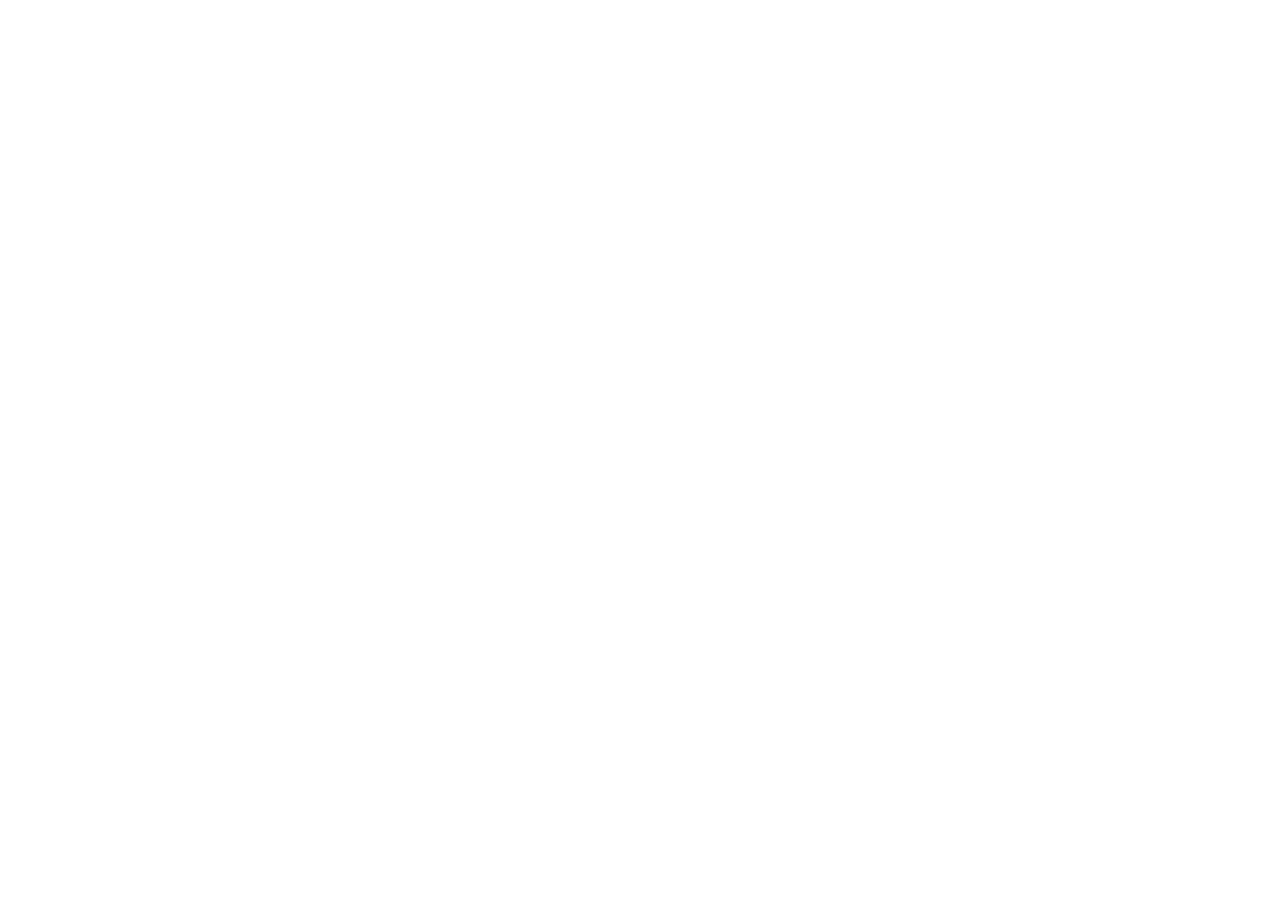
==== index.html @ e001f727 "初始化项目列表" ====
<!DOCTYPE html>
<html lang="en">

<head>
    <meta charset="UTF-8">
    <meta http-equiv="X-UA-Compatible" content="IE=edge">
    <meta name="viewport" content="width=device-width, initial-scale=1.0">
    <title>Document</title>
</head>

<body>

</body>

</html>
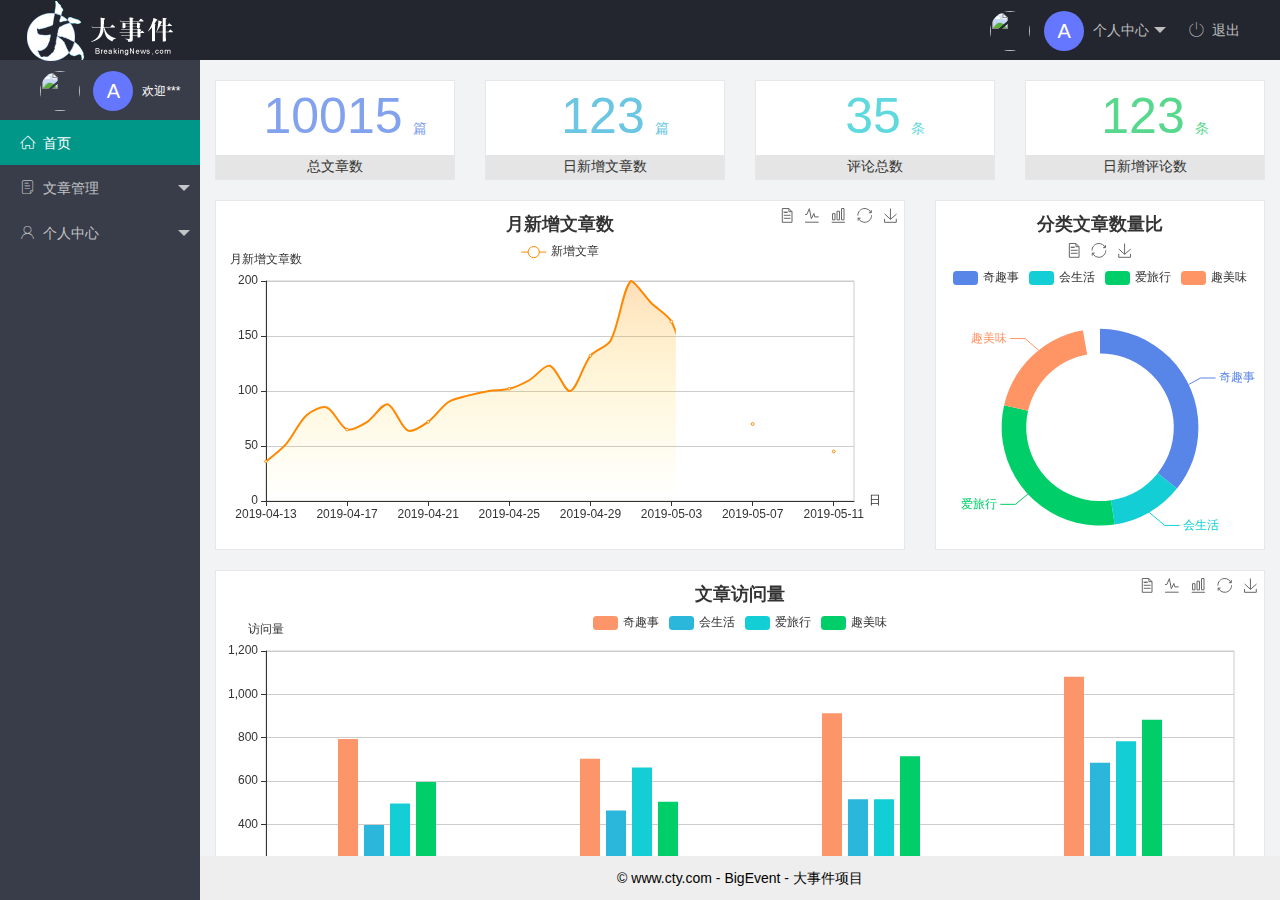
==== commit a48942f4: "完成首页的相关开发" ====
--- a/index.html
+++ b/index.html
@@ -5,11 +5,86 @@
     <meta charset="UTF-8">
     <meta http-equiv="X-UA-Compatible" content="IE=edge">
     <meta name="viewport" content="width=device-width, initial-scale=1.0">
-    <title>Document</title>
+    <title>后台主页</title>
+    <link rel="stylesheet" href="/assets/fonts/iconfont.css">
+    <link rel="stylesheet" href="./assets/lib/layui/css/layui.css">
+    <link rel="stylesheet" href="./assets/css/index.css">
 </head>
 
-<body>
+<body class="layui-layout-body">
+    <div class="layui-layout layui-layout-admin">
+        <div class="layui-header">
+            <div class="layui-logo">
+                <img src="/assets/images/logo.png" alt="">
+            </div>
+            <!-- 头部区域（可配合layui已有的水平导航） -->
+            <ul class="layui-nav layui-layout-right">
+                <li class="layui-nav-item">
+                    <a href="javascript:;">
+                        <img src="http://t.cn/RCzsdCq" class="layui-nav-img">
+                        <span class="header">A</span>
+                        个人中心
+                    </a>
+                    <dl class="layui-nav-child">
+                        <dd><a href="javascript:;">基本资料</a></dd>
+                        <dd><a href="javascript:;">更换头像</a></dd>
+                        <dd><a href="javascript:;">重置密码</a></dd>
+                    </dl>
+                </li>
+                <li class="layui-nav-item">
+                    <a href="javascript:;" id="getout"><span class="iconfont icon-tuichu"></span>退出</a>
+                </li>
+            </ul>
+        </div>
 
+        <div class="layui-side layui-bg-black">
+            <div class="layui-side-scroll">
+                <div class="header_title">
+                    <img src="http://t.cn/RCzsdCq" class="layui-nav-img">
+                    <span class="header">A</span>
+                    <span id="wc_name">欢迎***</span>
+                </div>
+                <!-- 左侧导航区域（可配合layui已有的垂直导航） -->
+                <ul class="layui-nav layui-nav-tree" lay-filter="test" lay-shrink="all">
+                    <li class="layui-nav-item layui-nav-itemed layui-this">
+                        <a href="/home/dashboard.html" target="fm"><span class="iconfont icon-home"></span>首页</a>
+                    </li>
+                    <li class="layui-nav-item">
+                        <a class="" href="javascript:;"><span class="iconfont icon-16"></span>文章管理</a>
+                        <dl class="layui-nav-child">
+                            <dd><a href="javascript:;"><i class="layui-icon layui-icon-template-1"></i>文章类别</a></dd>
+                            <dd><a href="javascript:;"><i class="layui-icon layui-icon-template-1"></i>文章列表</a></dd>
+                            <dd><a href="javascript:;"><i class="layui-icon layui-icon-template-1"></i>发表文章</a></dd>
+                        </dl>
+                    </li>
+                    <li class="layui-nav-item">
+                        <a href="javascript:;"><span class="iconfont icon-user"></span>个人中心</a>
+                        <dl class="layui-nav-child">
+                            <dd><a href="javascript:;"><i class="layui-icon layui-icon-template-1"></i>基本资料</a></dd>
+                            <dd><a href="javascript:;"><i class="layui-icon layui-icon-template-1"></i>更换头像</a></dd>
+                            <dd><a href="javascript:;"><i class="layui-icon layui-icon-template-1"></i>重置密码</a></dd>
+                        </dl>
+                    </li>
+                </ul>
+            </div>
+        </div>
+
+        <div class="layui-body">
+            <!-- 内容主体区域 -->
+            <iframe src="home/dashboard.html" frameborder="0" name="fm"></iframe>
+        </div>
+
+        <div class="layui-footer">
+            <!-- 底部固定区域 -->
+            © www.cty.com - BigEvent - 大事件项目
+        </div>
+    </div>
+
+    <!-- 脚本引入区 -->
+    <script src="/assets/lib/layui/layui.all.js"></script>
+    <script src="/assets/lib/jquery.js"></script>
+    <script src="/assets/js/base_API.js"></script>
+    <script src="/assets/js/index.js"></script>
 </body>
 
 </html>--- a/assets/fonts/iconfont.css
+++ b/assets/fonts/iconfont.css
@@ -0,0 +1,37 @@
+@font-face {font-family: "iconfont";
+  src: url('iconfont.eot?t=1576139966484'); /* IE9 */
+  src: url('iconfont.eot?t=1576139966484#iefix') format('embedded-opentype'), /* IE6-IE8 */
+  url('[data-uri]') format('woff2'),
+  url('iconfont.woff?t=1576139966484') format('woff'),
+  url('iconfont.ttf?t=1576139966484') format('truetype'), /* chrome, firefox, opera, Safari, Android, iOS 4.2+ */
+  url('iconfont.svg?t=1576139966484#iconfont') format('svg'); /* iOS 4.1- */
+}
+
+.iconfont {
+  font-family: "iconfont" !important;
+  font-size: 16px;
+  font-style: normal;
+  -webkit-font-smoothing: antialiased;
+  -moz-osx-font-smoothing: grayscale;
+}
+
+.icon-home:before {
+  content: "\e6a9";
+}
+
+.icon-user:before {
+  content: "\e614";
+}
+
+.icon-pinglun:before {
+  content: "\e616";
+}
+
+.icon-tuichu:before {
+  content: "\e865";
+}
+
+.icon-16:before {
+  content: "\e615";
+}
+
--- a/assets/lib/layui/css/layui.css
+++ b/assets/lib/layui/css/layui.css
@@ -0,0 +1,2 @@
+/** layui-v2.5.5 MIT License By https://www.layui.com */
+ .layui-inline,img{display:inline-block;vertical-align:middle}h1,h2,h3,h4,h5,h6{font-weight:400}.layui-edge,.layui-header,.layui-inline,.layui-main{position:relative}.layui-body,.layui-edge,.layui-elip{overflow:hidden}.layui-btn,.layui-edge,.layui-inline,img{vertical-align:middle}.layui-btn,.layui-disabled,.layui-icon,.layui-unselect{-moz-user-select:none;-webkit-user-select:none;-ms-user-select:none}.layui-elip,.layui-form-checkbox span,.layui-form-pane .layui-form-label{text-overflow:ellipsis;white-space:nowrap}.layui-breadcrumb,.layui-tree-btnGroup{visibility:hidden}blockquote,body,button,dd,div,dl,dt,form,h1,h2,h3,h4,h5,h6,input,li,ol,p,pre,td,textarea,th,ul{margin:0;padding:0;-webkit-tap-highlight-color:rgba(0,0,0,0)}a:active,a:hover{outline:0}img{border:none}li{list-style:none}table{border-collapse:collapse;border-spacing:0}h4,h5,h6{font-size:100%}button,input,optgroup,option,select,textarea{font-family:inherit;font-size:inherit;font-style:inherit;font-weight:inherit;outline:0}pre{white-space:pre-wrap;white-space:-moz-pre-wrap;white-space:-pre-wrap;white-space:-o-pre-wrap;word-wrap:break-word}body{line-height:24px;font:14px Helvetica Neue,Helvetica,PingFang SC,Tahoma,Arial,sans-serif}hr{height:1px;margin:10px 0;border:0;clear:both}a{color:#333;text-decoration:none}a:hover{color:#777}a cite{font-style:normal;*cursor:pointer}.layui-border-box,.layui-border-box *{box-sizing:border-box}.layui-box,.layui-box *{box-sizing:content-box}.layui-clear{clear:both;*zoom:1}.layui-clear:after{content:'\20';clear:both;*zoom:1;display:block;height:0}.layui-inline{*display:inline;*zoom:1}.layui-edge{display:inline-block;width:0;height:0;border-width:6px;border-style:dashed;border-color:transparent}.layui-edge-top{top:-4px;border-bottom-color:#999;border-bottom-style:solid}.layui-edge-right{border-left-color:#999;border-left-style:solid}.layui-edge-bottom{top:2px;border-top-color:#999;border-top-style:solid}.layui-edge-left{border-right-color:#999;border-right-style:solid}.layui-disabled,.layui-disabled:hover{color:#d2d2d2!important;cursor:not-allowed!important}.layui-circle{border-radius:100%}.layui-show{display:block!important}.layui-hide{display:none!important}@font-face{font-family:layui-icon;src:url(../font/iconfont.eot?v=250);src:url(../font/iconfont.eot?v=250#iefix) format('embedded-opentype'),url(../font/iconfont.woff2?v=250) format('woff2'),url(../font/iconfont.woff?v=250) format('woff'),url(../font/iconfont.ttf?v=250) format('truetype'),url(../font/iconfont.svg?v=250#layui-icon) format('svg')}.layui-icon{font-family:layui-icon!important;font-size:16px;font-style:normal;-webkit-font-smoothing:antialiased;-moz-osx-font-smoothing:grayscale}.layui-icon-reply-fill:before{content:"\e611"}.layui-icon-set-fill:before{content:"\e614"}.layui-icon-menu-fill:before{content:"\e60f"}.layui-icon-search:before{content:"\e615"}.layui-icon-share:before{content:"\e641"}.layui-icon-set-sm:before{content:"\e620"}.layui-icon-engine:before{content:"\e628"}.layui-icon-close:before{content:"\1006"}.layui-icon-close-fill:before{content:"\1007"}.layui-icon-chart-screen:before{content:"\e629"}.layui-icon-star:before{content:"\e600"}.layui-icon-circle-dot:before{content:"\e617"}.layui-icon-chat:before{content:"\e606"}.layui-icon-release:before{content:"\e609"}.layui-icon-list:before{content:"\e60a"}.layui-icon-chart:before{content:"\e62c"}.layui-icon-ok-circle:before{content:"\1005"}.layui-icon-layim-theme:before{content:"\e61b"}.layui-icon-table:before{content:"\e62d"}.layui-icon-right:before{content:"\e602"}.layui-icon-left:before{content:"\e603"}.layui-icon-cart-simple:before{content:"\e698"}.layui-icon-face-cry:before{content:"\e69c"}.layui-icon-face-smile:before{content:"\e6af"}.layui-icon-survey:before{content:"\e6b2"}.layui-icon-tree:before{content:"\e62e"}.layui-icon-upload-circle:before{content:"\e62f"}.layui-icon-add-circle:before{content:"\e61f"}.layui-icon-download-circle:before{content:"\e601"}.layui-icon-templeate-1:before{content:"\e630"}.layui-icon-util:before{content:"\e631"}.layui-icon-face-surprised:before{content:"\e664"}.layui-icon-edit:before{content:"\e642"}.layui-icon-speaker:before{content:"\e645"}.layui-icon-down:before{content:"\e61a"}.layui-icon-file:before{content:"\e621"}.layui-icon-layouts:before{content:"\e632"}.layui-icon-rate-half:before{content:"\e6c9"}.layui-icon-add-circle-fine:before{content:"\e608"}.layui-icon-prev-circle:before{content:"\e633"}.layui-icon-read:before{content:"\e705"}.layui-icon-404:before{content:"\e61c"}.layui-icon-carousel:before{content:"\e634"}.layui-icon-help:before{content:"\e607"}.layui-icon-code-circle:before{content:"\e635"}.layui-icon-water:before{content:"\e636"}.layui-icon-username:before{content:"\e66f"}.layui-icon-find-fill:before{content:"\e670"}.layui-icon-about:before{content:"\e60b"}.layui-icon-location:before{content:"\e715"}.layui-icon-up:before{content:"\e619"}.layui-icon-pause:before{content:"\e651"}.layui-icon-date:before{content:"\e637"}.layui-icon-layim-uploadfile:before{content:"\e61d"}.layui-icon-delete:before{content:"\e640"}.layui-icon-play:before{content:"\e652"}.layui-icon-top:before{content:"\e604"}.layui-icon-friends:before{content:"\e612"}.layui-icon-refresh-3:before{content:"\e9aa"}.layui-icon-ok:before{content:"\e605"}.layui-icon-layer:before{content:"\e638"}.layui-icon-face-smile-fine:before{content:"\e60c"}.layui-icon-dollar:before{content:"\e659"}.layui-icon-group:before{content:"\e613"}.layui-icon-layim-download:before{content:"\e61e"}.layui-icon-picture-fine:before{content:"\e60d"}.layui-icon-link:before{content:"\e64c"}.layui-icon-diamond:before{content:"\e735"}.layui-icon-log:before{content:"\e60e"}.layui-icon-rate-solid:before{content:"\e67a"}.layui-icon-fonts-del:before{content:"\e64f"}.layui-icon-unlink:before{content:"\e64d"}.layui-icon-fonts-clear:before{content:"\e639"}.layui-icon-triangle-r:before{content:"\e623"}.layui-icon-circle:before{content:"\e63f"}.layui-icon-radio:before{content:"\e643"}.layui-icon-align-center:before{content:"\e647"}.layui-icon-align-right:before{content:"\e648"}.layui-icon-align-left:before{content:"\e649"}.layui-icon-loading-1:before{content:"\e63e"}.layui-icon-return:before{content:"\e65c"}.layui-icon-fonts-strong:before{content:"\e62b"}.layui-icon-upload:before{content:"\e67c"}.layui-icon-dialogue:before{content:"\e63a"}.layui-icon-video:before{content:"\e6ed"}.layui-icon-headset:before{content:"\e6fc"}.layui-icon-cellphone-fine:before{content:"\e63b"}.layui-icon-add-1:before{content:"\e654"}.layui-icon-face-smile-b:before{content:"\e650"}.layui-icon-fonts-html:before{content:"\e64b"}.layui-icon-form:before{content:"\e63c"}.layui-icon-cart:before{content:"\e657"}.layui-icon-camera-fill:before{content:"\e65d"}.layui-icon-tabs:before{content:"\e62a"}.layui-icon-fonts-code:before{content:"\e64e"}.layui-icon-fire:before{content:"\e756"}.layui-icon-set:before{content:"\e716"}.layui-icon-fonts-u:before{content:"\e646"}.layui-icon-triangle-d:before{content:"\e625"}.layui-icon-tips:before{content:"\e702"}.layui-icon-picture:before{content:"\e64a"}.layui-icon-more-vertical:before{content:"\e671"}.layui-icon-flag:before{content:"\e66c"}.layui-icon-loading:before{content:"\e63d"}.layui-icon-fonts-i:before{content:"\e644"}.layui-icon-refresh-1:before{content:"\e666"}.layui-icon-rmb:before{content:"\e65e"}.layui-icon-home:before{content:"\e68e"}.layui-icon-user:before{content:"\e770"}.layui-icon-notice:before{content:"\e667"}.layui-icon-login-weibo:before{content:"\e675"}.layui-icon-voice:before{content:"\e688"}.layui-icon-upload-drag:before{content:"\e681"}.layui-icon-login-qq:before{content:"\e676"}.layui-icon-snowflake:before{content:"\e6b1"}.layui-icon-file-b:before{content:"\e655"}.layui-icon-template:before{content:"\e663"}.layui-icon-auz:before{content:"\e672"}.layui-icon-console:before{content:"\e665"}.layui-icon-app:before{content:"\e653"}.layui-icon-prev:before{content:"\e65a"}.layui-icon-website:before{content:"\e7ae"}.layui-icon-next:before{content:"\e65b"}.layui-icon-component:before{content:"\e857"}.layui-icon-more:before{content:"\e65f"}.layui-icon-login-wechat:before{content:"\e677"}.layui-icon-shrink-right:before{content:"\e668"}.layui-icon-spread-left:before{content:"\e66b"}.layui-icon-camera:before{content:"\e660"}.layui-icon-note:before{content:"\e66e"}.layui-icon-refresh:before{content:"\e669"}.layui-icon-female:before{content:"\e661"}.layui-icon-male:before{content:"\e662"}.layui-icon-password:before{content:"\e673"}.layui-icon-senior:before{content:"\e674"}.layui-icon-theme:before{content:"\e66a"}.layui-icon-tread:before{content:"\e6c5"}.layui-icon-praise:before{content:"\e6c6"}.layui-icon-star-fill:before{content:"\e658"}.layui-icon-rate:before{content:"\e67b"}.layui-icon-template-1:before{content:"\e656"}.layui-icon-vercode:before{content:"\e679"}.layui-icon-cellphone:before{content:"\e678"}.layui-icon-screen-full:before{content:"\e622"}.layui-icon-screen-restore:before{content:"\e758"}.layui-icon-cols:before{content:"\e610"}.layui-icon-export:before{content:"\e67d"}.layui-icon-print:before{content:"\e66d"}.layui-icon-slider:before{content:"\e714"}.layui-icon-addition:before{content:"\e624"}.layui-icon-subtraction:before{content:"\e67e"}.layui-icon-service:before{content:"\e626"}.layui-icon-transfer:before{content:"\e691"}.layui-main{width:1140px;margin:0 auto}.layui-header{z-index:1000;height:60px}.layui-header a:hover{transition:all .5s;-webkit-transition:all .5s}.layui-side{position:fixed;left:0;top:0;bottom:0;z-index:999;width:200px;overflow-x:hidden}.layui-side-scroll{position:relative;width:220px;height:100%;overflow-x:hidden}.layui-body{position:absolute;left:200px;right:0;top:0;bottom:0;z-index:998;width:auto;overflow-y:auto;box-sizing:border-box}.layui-layout-body{overflow:hidden}.layui-layout-admin .layui-header{background-color:#23262E}.layui-layout-admin .layui-side{top:60px;width:200px;overflow-x:hidden}.layui-layout-admin .layui-body{position:fixed;top:60px;bottom:44px}.layui-layout-admin .layui-main{width:auto;margin:0 15px}.layui-layout-admin .layui-footer{position:fixed;left:200px;right:0;bottom:0;height:44px;line-height:44px;padding:0 15px;background-color:#eee}.layui-layout-admin .layui-logo{position:absolute;left:0;top:0;width:200px;height:100%;line-height:60px;text-align:center;color:#009688;font-size:16px}.layui-layout-admin .layui-header .layui-nav{background:0 0}.layui-layout-left{position:absolute!important;left:200px;top:0}.layui-layout-right{position:absolute!important;right:0;top:0}.layui-container{position:relative;margin:0 auto;padding:0 15px;box-sizing:border-box}.layui-fluid{position:relative;margin:0 auto;padding:0 15px}.layui-row:after,.layui-row:before{content:'';display:block;clear:both}.layui-col-lg1,.layui-col-lg10,.layui-col-lg11,.layui-col-lg12,.layui-col-lg2,.layui-col-lg3,.layui-col-lg4,.layui-col-lg5,.layui-col-lg6,.layui-col-lg7,.layui-col-lg8,.layui-col-lg9,.layui-col-md1,.layui-col-md10,.layui-col-md11,.layui-col-md12,.layui-col-md2,.layui-col-md3,.layui-col-md4,.layui-col-md5,.layui-col-md6,.layui-col-md7,.layui-col-md8,.layui-col-md9,.layui-col-sm1,.layui-col-sm10,.layui-col-sm11,.layui-col-sm12,.layui-col-sm2,.layui-col-sm3,.layui-col-sm4,.layui-col-sm5,.layui-col-sm6,.layui-col-sm7,.layui-col-sm8,.layui-col-sm9,.layui-col-xs1,.layui-col-xs10,.layui-col-xs11,.layui-col-xs12,.layui-col-xs2,.layui-col-xs3,.layui-col-xs4,.layui-col-xs5,.layui-col-xs6,.layui-col-xs7,.layui-col-xs8,.layui-col-xs9{position:relative;display:block;box-sizing:border-box}.layui-col-xs1,.layui-col-xs10,.layui-col-xs11,.layui-col-xs12,.layui-col-xs2,.layui-col-xs3,.layui-col-xs4,.layui-col-xs5,.layui-col-xs6,.layui-col-xs7,.layui-col-xs8,.layui-col-xs9{float:left}.layui-col-xs1{width:8.33333333%}.layui-col-xs2{width:16.66666667%}.layui-col-xs3{width:25%}.layui-col-xs4{width:33.33333333%}.layui-col-xs5{width:41.66666667%}.layui-col-xs6{width:50%}.layui-col-xs7{width:58.33333333%}.layui-col-xs8{width:66.66666667%}.layui-col-xs9{width:75%}.layui-col-xs10{width:83.33333333%}.layui-col-xs11{width:91.66666667%}.layui-col-xs12{width:100%}.layui-col-xs-offset1{margin-left:8.33333333%}.layui-col-xs-offset2{margin-left:16.66666667%}.layui-col-xs-offset3{margin-left:25%}.layui-col-xs-offset4{margin-left:33.33333333%}.layui-col-xs-offset5{margin-left:41.66666667%}.layui-col-xs-offset6{margin-left:50%}.layui-col-xs-offset7{margin-left:58.33333333%}.layui-col-xs-offset8{margin-left:66.66666667%}.layui-col-xs-offset9{margin-left:75%}.layui-col-xs-offset10{margin-left:83.33333333%}.layui-col-xs-offset11{margin-left:91.66666667%}.layui-col-xs-offset12{margin-left:100%}@media screen and (max-width:768px){.layui-hide-xs{display:none!important}.layui-show-xs-block{display:block!important}.layui-show-xs-inline{display:inline!important}.layui-show-xs-inline-block{display:inline-block!important}}@media screen and (min-width:768px){.layui-container{width:750px}.layui-hide-sm{display:none!important}.layui-show-sm-block{display:block!important}.layui-show-sm-inline{display:inline!important}.layui-show-sm-inline-block{display:inline-block!important}.layui-col-sm1,.layui-col-sm10,.layui-col-sm11,.layui-col-sm12,.layui-col-sm2,.layui-col-sm3,.layui-col-sm4,.layui-col-sm5,.layui-col-sm6,.layui-col-sm7,.layui-col-sm8,.layui-col-sm9{float:left}.layui-col-sm1{width:8.33333333%}.layui-col-sm2{width:16.66666667%}.layui-col-sm3{width:25%}.layui-col-sm4{width:33.33333333%}.layui-col-sm5{width:41.66666667%}.layui-col-sm6{width:50%}.layui-col-sm7{width:58.33333333%}.layui-col-sm8{width:66.66666667%}.layui-col-sm9{width:75%}.layui-col-sm10{width:83.33333333%}.layui-col-sm11{width:91.66666667%}.layui-col-sm12{width:100%}.layui-col-sm-offset1{margin-left:8.33333333%}.layui-col-sm-offset2{margin-left:16.66666667%}.layui-col-sm-offset3{margin-left:25%}.layui-col-sm-offset4{margin-left:33.33333333%}.layui-col-sm-offset5{margin-left:41.66666667%}.layui-col-sm-offset6{margin-left:50%}.layui-col-sm-offset7{margin-left:58.33333333%}.layui-col-sm-offset8{margin-left:66.66666667%}.layui-col-sm-offset9{margin-left:75%}.layui-col-sm-offset10{margin-left:83.33333333%}.layui-col-sm-offset11{margin-left:91.66666667%}.layui-col-sm-offset12{margin-left:100%}}@media screen and (min-width:992px){.layui-container{width:970px}.layui-hide-md{display:none!important}.layui-show-md-block{display:block!important}.layui-show-md-inline{display:inline!important}.layui-show-md-inline-block{display:inline-block!important}.layui-col-md1,.layui-col-md10,.layui-col-md11,.layui-col-md12,.layui-col-md2,.layui-col-md3,.layui-col-md4,.layui-col-md5,.layui-col-md6,.layui-col-md7,.layui-col-md8,.layui-col-md9{float:left}.layui-col-md1{width:8.33333333%}.layui-col-md2{width:16.66666667%}.layui-col-md3{width:25%}.layui-col-md4{width:33.33333333%}.layui-col-md5{width:41.66666667%}.layui-col-md6{width:50%}.layui-col-md7{width:58.33333333%}.layui-col-md8{width:66.66666667%}.layui-col-md9{width:75%}.layui-col-md10{width:83.33333333%}.layui-col-md11{width:91.66666667%}.layui-col-md12{width:100%}.layui-col-md-offset1{margin-left:8.33333333%}.layui-col-md-offset2{margin-left:16.66666667%}.layui-col-md-offset3{margin-left:25%}.layui-col-md-offset4{margin-left:33.33333333%}.layui-col-md-offset5{margin-left:41.66666667%}.layui-col-md-offset6{margin-left:50%}.layui-col-md-offset7{margin-left:58.33333333%}.layui-col-md-offset8{margin-left:66.66666667%}.layui-col-md-offset9{margin-left:75%}.layui-col-md-offset10{margin-left:83.33333333%}.layui-col-md-offset11{margin-left:91.66666667%}.layui-col-md-offset12{margin-left:100%}}@media screen and (min-width:1200px){.layui-container{width:1170px}.layui-hide-lg{display:none!important}.layui-show-lg-block{display:block!important}.layui-show-lg-inline{display:inline!important}.layui-show-lg-inline-block{display:inline-block!important}.layui-col-lg1,.layui-col-lg10,.layui-col-lg11,.layui-col-lg12,.layui-col-lg2,.layui-col-lg3,.layui-col-lg4,.layui-col-lg5,.layui-col-lg6,.layui-col-lg7,.layui-col-lg8,.layui-col-lg9{float:left}.layui-col-lg1{width:8.33333333%}.layui-col-lg2{width:16.66666667%}.layui-col-lg3{width:25%}.layui-col-lg4{width:33.33333333%}.layui-col-lg5{width:41.66666667%}.layui-col-lg6{width:50%}.layui-col-lg7{width:58.33333333%}.layui-col-lg8{width:66.66666667%}.layui-col-lg9{width:75%}.layui-col-lg10{width:83.33333333%}.layui-col-lg11{width:91.66666667%}.layui-col-lg12{width:100%}.layui-col-lg-offset1{margin-left:8.33333333%}.layui-col-lg-offset2{margin-left:16.66666667%}.layui-col-lg-offset3{margin-left:25%}.layui-col-lg-offset4{margin-left:33.33333333%}.layui-col-lg-offset5{margin-left:41.66666667%}.layui-col-lg-offset6{margin-left:50%}.layui-col-lg-offset7{margin-left:58.33333333%}.layui-col-lg-offset8{margin-left:66.66666667%}.layui-col-lg-offset9{margin-left:75%}.layui-col-lg-offset10{margin-left:83.33333333%}.layui-col-lg-offset11{margin-left:91.66666667%}.layui-col-lg-offset12{margin-left:100%}}.layui-col-space1{margin:-.5px}.layui-col-space1>*{padding:.5px}.layui-col-space3{margin:-1.5px}.layui-col-space3>*{padding:1.5px}.layui-col-space5{margin:-2.5px}.layui-col-space5>*{padding:2.5px}.layui-col-space8{margin:-3.5px}.layui-col-space8>*{padding:3.5px}.layui-col-space10{margin:-5px}.layui-col-space10>*{padding:5px}.layui-col-space12{margin:-6px}.layui-col-space12>*{padding:6px}.layui-col-space15{margin:-7.5px}.layui-col-space15>*{padding:7.5px}.layui-col-space18{margin:-9px}.layui-col-space18>*{padding:9px}.layui-col-space20{margin:-10px}.layui-col-space20>*{padding:10px}.layui-col-space22{margin:-11px}.layui-col-space22>*{padding:11px}.layui-col-space25{margin:-12.5px}.layui-col-space25>*{padding:12.5px}.layui-col-space30{margin:-15px}.layui-col-space30>*{padding:15px}.layui-btn,.layui-input,.layui-select,.layui-textarea,.layui-upload-button{outline:0;-webkit-appearance:none;transition:all .3s;-webkit-transition:all .3s;box-sizing:border-box}.layui-elem-quote{margin-bottom:10px;padding:15px;line-height:22px;border-left:5px solid #009688;border-radius:0 2px 2px 0;background-color:#f2f2f2}.layui-quote-nm{border-style:solid;border-width:1px 1px 1px 5px;background:0 0}.layui-elem-field{margin-bottom:10px;padding:0;border-width:1px;border-style:solid}.layui-elem-field legend{margin-left:20px;padding:0 10px;font-size:20px;font-weight:300}.layui-field-title{margin:10px 0 20px;border-width:1px 0 0}.layui-field-box{padding:10px 15px}.layui-field-title .layui-field-box{padding:10px 0}.layui-progress{position:relative;height:6px;border-radius:20px;background-color:#e2e2e2}.layui-progress-bar{position:absolute;left:0;top:0;width:0;max-width:100%;height:6px;border-radius:20px;text-align:right;background-color:#5FB878;transition:all .3s;-webkit-transition:all .3s}.layui-progress-big,.layui-progress-big .layui-progress-bar{height:18px;line-height:18px}.layui-progress-text{position:relative;top:-20px;line-height:18px;font-size:12px;color:#666}.layui-progress-big .layui-progress-text{position:static;padding:0 10px;color:#fff}.layui-collapse{border-width:1px;border-style:solid;border-radius:2px}.layui-colla-content,.layui-colla-item{border-top-width:1px;border-top-style:solid}.layui-colla-item:first-child{border-top:none}.layui-colla-title{position:relative;height:42px;line-height:42px;padding:0 15px 0 35px;color:#333;background-color:#f2f2f2;cursor:pointer;font-size:14px;overflow:hidden}.layui-colla-content{display:none;padding:10px 15px;line-height:22px;color:#666}.layui-colla-icon{position:absolute;left:15px;top:0;font-size:14px}.layui-card{margin-bottom:15px;border-radius:2px;background-color:#fff;box-shadow:0 1px 2px 0 rgba(0,0,0,.05)}.layui-card:last-child{margin-bottom:0}.layui-card-header{position:relative;height:42px;line-height:42px;padding:0 15px;border-bottom:1px solid #f6f6f6;color:#333;border-radius:2px 2px 0 0;font-size:14px}.layui-bg-black,.layui-bg-blue,.layui-bg-cyan,.layui-bg-green,.layui-bg-orange,.layui-bg-red{color:#fff!important}.layui-card-body{position:relative;padding:10px 15px;line-height:24px}.layui-card-body[pad15]{padding:15px}.layui-card-body[pad20]{padding:20px}.layui-card-body .layui-table{margin:5px 0}.layui-card .layui-tab{margin:0}.layui-panel-window{position:relative;padding:15px;border-radius:0;border-top:5px solid #E6E6E6;background-color:#fff}.layui-auxiliar-moving{position:fixed;left:0;right:0;top:0;bottom:0;width:100%;height:100%;background:0 0;z-index:9999999999}.layui-form-label,.layui-form-mid,.layui-form-select,.layui-input-block,.layui-input-inline,.layui-textarea{position:relative}.layui-bg-red{background-color:#FF5722!important}.layui-bg-orange{background-color:#FFB800!important}.layui-bg-green{background-color:#009688!important}.layui-bg-cyan{background-color:#2F4056!important}.layui-bg-blue{background-color:#1E9FFF!important}.layui-bg-black{background-color:#393D49!important}.layui-bg-gray{background-color:#eee!important;color:#666!important}.layui-badge-rim,.layui-colla-content,.layui-colla-item,.layui-collapse,.layui-elem-field,.layui-form-pane .layui-form-item[pane],.layui-form-pane .layui-form-label,.layui-input,.layui-layedit,.layui-layedit-tool,.layui-quote-nm,.layui-select,.layui-tab-bar,.layui-tab-card,.layui-tab-title,.layui-tab-title .layui-this:after,.layui-textarea{border-color:#e6e6e6}.layui-timeline-item:before,hr{background-color:#e6e6e6}.layui-text{line-height:22px;font-size:14px;color:#666}.layui-text h1,.layui-text h2,.layui-text h3{font-weight:500;color:#333}.layui-text h1{font-size:30px}.layui-text h2{font-size:24px}.layui-text h3{font-size:18px}.layui-text a:not(.layui-btn){color:#01AAED}.layui-text a:not(.layui-btn):hover{text-decoration:underline}.layui-text ul{padding:5px 0 5px 15px}.layui-text ul li{margin-top:5px;list-style-type:disc}.layui-text em,.layui-word-aux{color:#999!important;padding:0 5px!important}.layui-btn{display:inline-block;height:38px;line-height:38px;padding:0 18px;background-color:#009688;color:#fff;white-space:nowrap;text-align:center;font-size:14px;border:none;border-radius:2px;cursor:pointer}.layui-btn:hover{opacity:.8;filter:alpha(opacity=80);color:#fff}.layui-btn:active{opacity:1;filter:alpha(opacity=100)}.layui-btn+.layui-btn{margin-left:10px}.layui-btn-container{font-size:0}.layui-btn-container .layui-btn{margin-right:10px;margin-bottom:10px}.layui-btn-container .layui-btn+.layui-btn{margin-left:0}.layui-table .layui-btn-container .layui-btn{margin-bottom:9px}.layui-btn-radius{border-radius:100px}.layui-btn .layui-icon{margin-right:3px;font-size:18px;vertical-align:bottom;vertical-align:middle\9}.layui-btn-primary{border:1px solid #C9C9C9;background-color:#fff;color:#555}.layui-btn-primary:hover{border-color:#009688;color:#333}.layui-btn-normal{background-color:#1E9FFF}.layui-btn-warm{background-color:#FFB800}.layui-btn-danger{background-color:#FF5722}.layui-btn-checked{background-color:#5FB878}.layui-btn-disabled,.layui-btn-disabled:active,.layui-btn-disabled:hover{border:1px solid #e6e6e6;background-color:#FBFBFB;color:#C9C9C9;cursor:not-allowed;opacity:1}.layui-btn-lg{height:44px;line-height:44px;padding:0 25px;font-size:16px}.layui-btn-sm{height:30px;line-height:30px;padding:0 10px;font-size:12px}.layui-btn-sm i{font-size:16px!important}.layui-btn-xs{height:22px;line-height:22px;padding:0 5px;font-size:12px}.layui-btn-xs i{font-size:14px!important}.layui-btn-group{display:inline-block;vertical-align:middle;font-size:0}.layui-btn-group .layui-btn{margin-left:0!important;margin-right:0!important;border-left:1px solid rgba(255,255,255,.5);border-radius:0}.layui-btn-group .layui-btn-primary{border-left:none}.layui-btn-group .layui-btn-primary:hover{border-color:#C9C9C9;color:#009688}.layui-btn-group .layui-btn:first-child{border-left:none;border-radius:2px 0 0 2px}.layui-btn-group .layui-btn-primary:first-child{border-left:1px solid #c9c9c9}.layui-btn-group .layui-btn:last-child{border-radius:0 2px 2px 0}.layui-btn-group .layui-btn+.layui-btn{margin-left:0}.layui-btn-group+.layui-btn-group{margin-left:10px}.layui-btn-fluid{width:100%}.layui-input,.layui-select,.layui-textarea{height:38px;line-height:1.3;line-height:38px\9;border-width:1px;border-style:solid;background-color:#fff;border-radius:2px}.layui-input::-webkit-input-placeholder,.layui-select::-webkit-input-placeholder,.layui-textarea::-webkit-input-placeholder{line-height:1.3}.layui-input,.layui-textarea{display:block;width:100%;padding-left:10px}.layui-input:hover,.layui-textarea:hover{border-color:#D2D2D2!important}.layui-input:focus,.layui-textarea:focus{border-color:#C9C9C9!important}.layui-textarea{min-height:100px;height:auto;line-height:20px;padding:6px 10px;resize:vertical}.layui-select{padding:0 10px}.layui-form input[type=checkbox],.layui-form input[type=radio],.layui-form select{display:none}.layui-form [lay-ignore]{display:initial}.layui-form-item{margin-bottom:15px;clear:both;*zoom:1}.layui-form-item:after{content:'\20';clear:both;*zoom:1;display:block;height:0}.layui-form-label{float:left;display:block;padding:9px 15px;width:80px;font-weight:400;line-height:20px;text-align:right}.layui-form-label-col{display:block;float:none;padding:9px 0;line-height:20px;text-align:left}.layui-form-item .layui-inline{margin-bottom:5px;margin-right:10px}.layui-input-block{margin-left:110px;min-height:36px}.layui-input-inline{display:inline-block;vertical-align:middle}.layui-form-item .layui-input-inline{float:left;width:190px;margin-right:10px}.layui-form-text .layui-input-inline{width:auto}.layui-form-mid{float:left;display:block;padding:9px 0!important;line-height:20px;margin-right:10px}.layui-form-danger+.layui-form-select .layui-input,.layui-form-danger:focus{border-color:#FF5722!important}.layui-form-select .layui-input{padding-right:30px;cursor:pointer}.layui-form-select .layui-edge{position:absolute;right:10px;top:50%;margin-top:-3px;cursor:pointer;border-width:6px;border-top-color:#c2c2c2;border-top-style:solid;transition:all .3s;-webkit-transition:all .3s}.layui-form-select dl{display:none;position:absolute;left:0;top:42px;padding:5px 0;z-index:899;min-width:100%;border:1px solid #d2d2d2;max-height:300px;overflow-y:auto;background-color:#fff;border-radius:2px;box-shadow:0 2px 4px rgba(0,0,0,.12);box-sizing:border-box}.layui-form-select dl dd,.layui-form-select dl dt{padding:0 10px;line-height:36px;white-space:nowrap;overflow:hidden;text-overflow:ellipsis}.layui-form-select dl dt{font-size:12px;color:#999}.layui-form-select dl dd{cursor:pointer}.layui-form-select dl dd:hover{background-color:#f2f2f2;-webkit-transition:.5s all;transition:.5s all}.layui-form-select .layui-select-group dd{padding-left:20px}.layui-form-select dl dd.layui-select-tips{padding-left:10px!important;color:#999}.layui-form-select dl dd.layui-this{background-color:#5FB878;color:#fff}.layui-form-checkbox,.layui-form-select dl dd.layui-disabled{background-color:#fff}.layui-form-selected dl{display:block}.layui-form-checkbox,.layui-form-checkbox *,.layui-form-switch{display:inline-block;vertical-align:middle}.layui-form-selected .layui-edge{margin-top:-9px;-webkit-transform:rotate(180deg);transform:rotate(180deg);margin-top:-3px\9}:root .layui-form-selected .layui-edge{margin-top:-9px\0/IE9}.layui-form-selectup dl{top:auto;bottom:42px}.layui-select-none{margin:5px 0;text-align:center;color:#999}.layui-select-disabled .layui-disabled{border-color:#eee!important}.layui-select-disabled .layui-edge{border-top-color:#d2d2d2}.layui-form-checkbox{position:relative;height:30px;line-height:30px;margin-right:10px;padding-right:30px;cursor:pointer;font-size:0;-webkit-transition:.1s linear;transition:.1s linear;box-sizing:border-box}.layui-form-checkbox span{padding:0 10px;height:100%;font-size:14px;border-radius:2px 0 0 2px;background-color:#d2d2d2;color:#fff;overflow:hidden}.layui-form-checkbox:hover span{background-color:#c2c2c2}.layui-form-checkbox i{position:absolute;right:0;top:0;width:30px;height:28px;border:1px solid #d2d2d2;border-left:none;border-radius:0 2px 2px 0;color:#fff;font-size:20px;text-align:center}.layui-form-checkbox:hover i{border-color:#c2c2c2;color:#c2c2c2}.layui-form-checked,.layui-form-checked:hover{border-color:#5FB878}.layui-form-checked span,.layui-form-checked:hover span{background-color:#5FB878}.layui-form-checked i,.layui-form-checked:hover i{color:#5FB878}.layui-form-item .layui-form-checkbox{margin-top:4px}.layui-form-checkbox[lay-skin=primary]{height:auto!important;line-height:normal!important;min-width:18px;min-height:18px;border:none!important;margin-right:0;padding-left:28px;padding-right:0;background:0 0}.layui-form-checkbox[lay-skin=primary] span{padding-left:0;padding-right:15px;line-height:18px;background:0 0;color:#666}.layui-form-checkbox[lay-skin=primary] i{right:auto;left:0;width:16px;height:16px;line-height:16px;border:1px solid #d2d2d2;font-size:12px;border-radius:2px;background-color:#fff;-webkit-transition:.1s linear;transition:.1s linear}.layui-form-checkbox[lay-skin=primary]:hover i{border-color:#5FB878;color:#fff}.layui-form-checked[lay-skin=primary] i{border-color:#5FB878!important;background-color:#5FB878;color:#fff}.layui-checkbox-disbaled[lay-skin=primary] span{background:0 0!important;color:#c2c2c2}.layui-checkbox-disbaled[lay-skin=primary]:hover i{border-color:#d2d2d2}.layui-form-item .layui-form-checkbox[lay-skin=primary]{margin-top:10px}.layui-form-switch{position:relative;height:22px;line-height:22px;min-width:35px;padding:0 5px;margin-top:8px;border:1px solid #d2d2d2;border-radius:20px;cursor:pointer;background-color:#fff;-webkit-transition:.1s linear;transition:.1s linear}.layui-form-switch i{position:absolute;left:5px;top:3px;width:16px;height:16px;border-radius:20px;background-color:#d2d2d2;-webkit-transition:.1s linear;transition:.1s linear}.layui-form-switch em{position:relative;top:0;width:25px;margin-left:21px;padding:0!important;text-align:center!important;color:#999!important;font-style:normal!important;font-size:12px}.layui-form-onswitch{border-color:#5FB878;background-color:#5FB878}.layui-checkbox-disbaled,.layui-checkbox-disbaled i{border-color:#e2e2e2!important}.layui-form-onswitch i{left:100%;margin-left:-21px;background-color:#fff}.layui-form-onswitch em{margin-left:5px;margin-right:21px;color:#fff!important}.layui-checkbox-disbaled span{background-color:#e2e2e2!important}.layui-checkbox-disbaled:hover i{color:#fff!important}[lay-radio]{display:none}.layui-form-radio,.layui-form-radio *{display:inline-block;vertical-align:middle}.layui-form-radio{line-height:28px;margin:6px 10px 0 0;padding-right:10px;cursor:pointer;font-size:0}.layui-form-radio *{font-size:14px}.layui-form-radio>i{margin-right:8px;font-size:22px;color:#c2c2c2}.layui-form-radio>i:hover,.layui-form-radioed>i{color:#5FB878}.layui-radio-disbaled>i{color:#e2e2e2!important}.layui-form-pane .layui-form-label{width:110px;padding:8px 15px;height:38px;line-height:20px;border-width:1px;border-style:solid;border-radius:2px 0 0 2px;text-align:center;background-color:#FBFBFB;overflow:hidden;box-sizing:border-box}.layui-form-pane .layui-input-inline{margin-left:-1px}.layui-form-pane .layui-input-block{margin-left:110px;left:-1px}.layui-form-pane .layui-input{border-radius:0 2px 2px 0}.layui-form-pane .layui-form-text .layui-form-label{float:none;width:100%;border-radius:2px;box-sizing:border-box;text-align:left}.layui-form-pane .layui-form-text .layui-input-inline{display:block;margin:0;top:-1px;clear:both}.layui-form-pane .layui-form-text .layui-input-block{margin:0;left:0;top:-1px}.layui-form-pane .layui-form-text .layui-textarea{min-height:100px;border-radius:0 0 2px 2px}.layui-form-pane .layui-form-checkbox{margin:4px 0 4px 10px}.layui-form-pane .layui-form-radio,.layui-form-pane .layui-form-switch{margin-top:6px;margin-left:10px}.layui-form-pane .layui-form-item[pane]{position:relative;border-width:1px;border-style:solid}.layui-form-pane .layui-form-item[pane] .layui-form-label{position:absolute;left:0;top:0;height:100%;border-width:0 1px 0 0}.layui-form-pane .layui-form-item[pane] .layui-input-inline{margin-left:110px}@media screen and (max-width:450px){.layui-form-item .layui-form-label{text-overflow:ellipsis;overflow:hidden;white-space:nowrap}.layui-form-item .layui-inline{display:block;margin-right:0;margin-bottom:20px;clear:both}.layui-form-item .layui-inline:after{content:'\20';clear:both;display:block;height:0}.layui-form-item .layui-input-inline{display:block;float:none;left:-3px;width:auto;margin:0 0 10px 112px}.layui-form-item .layui-input-inline+.layui-form-mid{margin-left:110px;top:-5px;padding:0}.layui-form-item .layui-form-checkbox{margin-right:5px;margin-bottom:5px}}.layui-layedit{border-width:1px;border-style:solid;border-radius:2px}.layui-layedit-tool{padding:3px 5px;border-bottom-width:1px;border-bottom-style:solid;font-size:0}.layedit-tool-fixed{position:fixed;top:0;border-top:1px solid #e2e2e2}.layui-layedit-tool .layedit-tool-mid,.layui-layedit-tool .layui-icon{display:inline-block;vertical-align:middle;text-align:center;font-size:14px}.layui-layedit-tool .layui-icon{position:relative;width:32px;height:30px;line-height:30px;margin:3px 5px;color:#777;cursor:pointer;border-radius:2px}.layui-layedit-tool .layui-icon:hover{color:#393D49}.layui-layedit-tool .layui-icon:active{color:#000}.layui-layedit-tool .layedit-tool-active{background-color:#e2e2e2;color:#000}.layui-layedit-tool .layui-disabled,.layui-layedit-tool .layui-disabled:hover{color:#d2d2d2;cursor:not-allowed}.layui-layedit-tool .layedit-tool-mid{width:1px;height:18px;margin:0 10px;background-color:#d2d2d2}.layedit-tool-html{width:50px!important;font-size:30px!important}.layedit-tool-b,.layedit-tool-code,.layedit-tool-help{font-size:16px!important}.layedit-tool-d,.layedit-tool-face,.layedit-tool-image,.layedit-tool-unlink{font-size:18px!important}.layedit-tool-image input{position:absolute;font-size:0;left:0;top:0;width:100%;height:100%;opacity:.01;filter:Alpha(opacity=1);cursor:pointer}.layui-layedit-iframe iframe{display:block;width:100%}#LAY_layedit_code{overflow:hidden}.layui-laypage{display:inline-block;*display:inline;*zoom:1;vertical-align:middle;margin:10px 0;font-size:0}.layui-laypage>a:first-child,.layui-laypage>a:first-child em{border-radius:2px 0 0 2px}.layui-laypage>a:last-child,.layui-laypage>a:last-child em{border-radius:0 2px 2px 0}.layui-laypage>:first-child{margin-left:0!important}.layui-laypage>:last-child{margin-right:0!important}.layui-laypage a,.layui-laypage button,.layui-laypage input,.layui-laypage select,.layui-laypage span{border:1px solid #e2e2e2}.layui-laypage a,.layui-laypage span{display:inline-block;*display:inline;*zoom:1;vertical-align:middle;padding:0 15px;height:28px;line-height:28px;margin:0 -1px 5px 0;background-color:#fff;color:#333;font-size:12px}.layui-flow-more a *,.layui-laypage input,.layui-table-view select[lay-ignore]{display:inline-block}.layui-laypage a:hover{color:#009688}.layui-laypage em{font-style:normal}.layui-laypage .layui-laypage-spr{color:#999;font-weight:700}.layui-laypage a{text-decoration:none}.layui-laypage .layui-laypage-curr{position:relative}.layui-laypage .layui-laypage-curr em{position:relative;color:#fff}.layui-laypage .layui-laypage-curr .layui-laypage-em{position:absolute;left:-1px;top:-1px;padding:1px;width:100%;height:100%;background-color:#009688}.layui-laypage-em{border-radius:2px}.layui-laypage-next em,.layui-laypage-prev em{font-family:Sim sun;font-size:16px}.layui-laypage .layui-laypage-count,.layui-laypage .layui-laypage-limits,.layui-laypage .layui-laypage-refresh,.layui-laypage .layui-laypage-skip{margin-left:10px;margin-right:10px;padding:0;border:none}.layui-laypage .layui-laypage-limits,.layui-laypage .layui-laypage-refresh{vertical-align:top}.layui-laypage .layui-laypage-refresh i{font-size:18px;cursor:pointer}.layui-laypage select{height:22px;padding:3px;border-radius:2px;cursor:pointer}.layui-laypage .layui-laypage-skip{height:30px;line-height:30px;color:#999}.layui-laypage button,.layui-laypage input{height:30px;line-height:30px;border-radius:2px;vertical-align:top;background-color:#fff;box-sizing:border-box}.layui-laypage input{width:40px;margin:0 10px;padding:0 3px;text-align:center}.layui-laypage input:focus,.layui-laypage select:focus{border-color:#009688!important}.layui-laypage button{margin-left:10px;padding:0 10px;cursor:pointer}.layui-table,.layui-table-view{margin:10px 0}.layui-flow-more{margin:10px 0;text-align:center;color:#999;font-size:14px}.layui-flow-more a{height:32px;line-height:32px}.layui-flow-more a *{vertical-align:top}.layui-flow-more a cite{padding:0 20px;border-radius:3px;background-color:#eee;color:#333;font-style:normal}.layui-flow-more a cite:hover{opacity:.8}.layui-flow-more a i{font-size:30px;color:#737383}.layui-table{width:100%;background-color:#fff;color:#666}.layui-table tr{transition:all .3s;-webkit-transition:all .3s}.layui-table th{text-align:left;font-weight:400}.layui-table tbody tr:hover,.layui-table thead tr,.layui-table-click,.layui-table-header,.layui-table-hover,.layui-table-mend,.layui-table-patch,.layui-table-tool,.layui-table-total,.layui-table-total tr,.layui-table[lay-even] tr:nth-child(even){background-color:#f2f2f2}.layui-table td,.layui-table th,.layui-table-col-set,.layui-table-fixed-r,.layui-table-grid-down,.layui-table-header,.layui-table-page,.layui-table-tips-main,.layui-table-tool,.layui-table-total,.layui-table-view,.layui-table[lay-skin=line],.layui-table[lay-skin=row]{border-width:1px;border-style:solid;border-color:#e6e6e6}.layui-table td,.layui-table th{position:relative;padding:9px 15px;min-height:20px;line-height:20px;font-size:14px}.layui-table[lay-skin=line] td,.layui-table[lay-skin=line] th{border-width:0 0 1px}.layui-table[lay-skin=row] td,.layui-table[lay-skin=row] th{border-width:0 1px 0 0}.layui-table[lay-skin=nob] td,.layui-table[lay-skin=nob] th{border:none}.layui-table img{max-width:100px}.layui-table[lay-size=lg] td,.layui-table[lay-size=lg] th{padding:15px 30px}.layui-table-view .layui-table[lay-size=lg] .layui-table-cell{height:40px;line-height:40px}.layui-table[lay-size=sm] td,.layui-table[lay-size=sm] th{font-size:12px;padding:5px 10px}.layui-table-view .layui-table[lay-size=sm] .layui-table-cell{height:20px;line-height:20px}.layui-table[lay-data]{display:none}.layui-table-box{position:relative;overflow:hidden}.layui-table-view .layui-table{position:relative;width:auto;margin:0}.layui-table-view .layui-table[lay-skin=line]{border-width:0 1px 0 0}.layui-table-view .layui-table[lay-skin=row]{border-width:0 0 1px}.layui-table-view .layui-table td,.layui-table-view .layui-table th{padding:5px 0;border-top:none;border-left:none}.layui-table-view .layui-table th.layui-unselect .layui-table-cell span{cursor:pointer}.layui-table-view .layui-table td{cursor:default}.layui-table-view .layui-table td[data-edit=text]{cursor:text}.layui-table-view .layui-form-checkbox[lay-skin=primary] i{width:18px;height:18px}.layui-table-view .layui-form-radio{line-height:0;padding:0}.layui-table-view .layui-form-radio>i{margin:0;font-size:20px}.layui-table-init{position:absolute;left:0;top:0;width:100%;height:100%;text-align:center;z-index:110}.layui-table-init .layui-icon{position:absolute;left:50%;top:50%;margin:-15px 0 0 -15px;font-size:30px;color:#c2c2c2}.layui-table-header{border-width:0 0 1px;overflow:hidden}.layui-table-header .layui-table{margin-bottom:-1px}.layui-table-tool .layui-inline[lay-event]{position:relative;width:26px;height:26px;padding:5px;line-height:16px;margin-right:10px;text-align:center;color:#333;border:1px solid #ccc;cursor:pointer;-webkit-transition:.5s all;transition:.5s all}.layui-table-tool .layui-inline[lay-event]:hover{border:1px solid #999}.layui-table-tool-temp{padding-right:120px}.layui-table-tool-self{position:absolute;right:17px;top:10px}.layui-table-tool .layui-table-tool-self .layui-inline[lay-event]{margin:0 0 0 10px}.layui-table-tool-panel{position:absolute;top:29px;left:-1px;padding:5px 0;min-width:150px;min-height:40px;border:1px solid #d2d2d2;text-align:left;overflow-y:auto;background-color:#fff;box-shadow:0 2px 4px rgba(0,0,0,.12)}.layui-table-cell,.layui-table-tool-panel li{overflow:hidden;text-overflow:ellipsis;white-space:nowrap}.layui-table-tool-panel li{padding:0 10px;line-height:30px;-webkit-transition:.5s all;transition:.5s all}.layui-table-tool-panel li .layui-form-checkbox[lay-skin=primary]{width:100%;padding-left:28px}.layui-table-tool-panel li:hover{background-color:#f2f2f2}.layui-table-tool-panel li .layui-form-checkbox[lay-skin=primary] i{position:absolute;left:0;top:0}.layui-table-tool-panel li .layui-form-checkbox[lay-skin=primary] span{padding:0}.layui-table-tool .layui-table-tool-self .layui-table-tool-panel{left:auto;right:-1px}.layui-table-col-set{position:absolute;right:0;top:0;width:20px;height:100%;border-width:0 0 0 1px;background-color:#fff}.layui-table-sort{width:10px;height:20px;margin-left:5px;cursor:pointer!important}.layui-table-sort .layui-edge{position:absolute;left:5px;border-width:5px}.layui-table-sort .layui-table-sort-asc{top:3px;border-top:none;border-bottom-style:solid;border-bottom-color:#b2b2b2}.layui-table-sort .layui-table-sort-asc:hover{border-bottom-color:#666}.layui-table-sort .layui-table-sort-desc{bottom:5px;border-bottom:none;border-top-style:solid;border-top-color:#b2b2b2}.layui-table-sort .layui-table-sort-desc:hover{border-top-color:#666}.layui-table-sort[lay-sort=asc] .layui-table-sort-asc{border-bottom-color:#000}.layui-table-sort[lay-sort=desc] .layui-table-sort-desc{border-top-color:#000}.layui-table-cell{height:28px;line-height:28px;padding:0 15px;position:relative;box-sizing:border-box}.layui-table-cell .layui-form-checkbox[lay-skin=primary]{top:-1px;padding:0}.layui-table-cell .layui-table-link{color:#01AAED}.laytable-cell-checkbox,.laytable-cell-numbers,.laytable-cell-radio,.laytable-cell-space{padding:0;text-align:center}.layui-table-body{position:relative;overflow:auto;margin-right:-1px;margin-bottom:-1px}.layui-table-body .layui-none{line-height:26px;padding:15px;text-align:center;color:#999}.layui-table-fixed{position:absolute;left:0;top:0;z-index:101}.layui-table-fixed .layui-table-body{overflow:hidden}.layui-table-fixed-l{box-shadow:0 -1px 8px rgba(0,0,0,.08)}.layui-table-fixed-r{left:auto;right:-1px;border-width:0 0 0 1px;box-shadow:-1px 0 8px rgba(0,0,0,.08)}.layui-table-fixed-r .layui-table-header{position:relative;overflow:visible}.layui-table-mend{position:absolute;right:-49px;top:0;height:100%;width:50px}.layui-table-tool{position:relative;z-index:890;width:100%;min-height:50px;line-height:30px;padding:10px 15px;border-width:0 0 1px}.layui-table-tool .layui-btn-container{margin-bottom:-10px}.layui-table-page,.layui-table-total{border-width:1px 0 0;margin-bottom:-1px;overflow:hidden}.layui-table-page{position:relative;width:100%;padding:7px 7px 0;height:41px;font-size:12px;white-space:nowrap}.layui-table-page>div{height:26px}.layui-table-page .layui-laypage{margin:0}.layui-table-page .layui-laypage a,.layui-table-page .layui-laypage span{height:26px;line-height:26px;margin-bottom:10px;border:none;background:0 0}.layui-table-page .layui-laypage a,.layui-table-page .layui-laypage span.layui-laypage-curr{padding:0 12px}.layui-table-page .layui-laypage span{margin-left:0;padding:0}.layui-table-page .layui-laypage .layui-laypage-prev{margin-left:-7px!important}.layui-table-page .layui-laypage .layui-laypage-curr .layui-laypage-em{left:0;top:0;padding:0}.layui-table-page .layui-laypage button,.layui-table-page .layui-laypage input{height:26px;line-height:26px}.layui-table-page .layui-laypage input{width:40px}.layui-table-page .layui-laypage button{padding:0 10px}.layui-table-page select{height:18px}.layui-table-patch .layui-table-cell{padding:0;width:30px}.layui-table-edit{position:absolute;left:0;top:0;width:100%;height:100%;padding:0 14px 1px;border-radius:0;box-shadow:1px 1px 20px rgba(0,0,0,.15)}.layui-table-edit:focus{border-color:#5FB878!important}select.layui-table-edit{padding:0 0 0 10px;border-color:#C9C9C9}.layui-table-view .layui-form-checkbox,.layui-table-view .layui-form-radio,.layui-table-view .layui-form-switch{top:0;margin:0;box-sizing:content-box}.layui-table-view .layui-form-checkbox{top:-1px;height:26px;line-height:26px}.layui-table-view .layui-form-checkbox i{height:26px}.layui-table-grid .layui-table-cell{overflow:visible}.layui-table-grid-down{position:absolute;top:0;right:0;width:26px;height:100%;padding:5px 0;border-width:0 0 0 1px;text-align:center;background-color:#fff;color:#999;cursor:pointer}.layui-table-grid-down .layui-icon{position:absolute;top:50%;left:50%;margin:-8px 0 0 -8px}.layui-table-grid-down:hover{background-color:#fbfbfb}body .layui-table-tips .layui-layer-content{background:0 0;padding:0;box-shadow:0 1px 6px rgba(0,0,0,.12)}.layui-table-tips-main{margin:-44px 0 0 -1px;max-height:150px;padding:8px 15px;font-size:14px;overflow-y:scroll;background-color:#fff;color:#666}.layui-table-tips-c{position:absolute;right:-3px;top:-13px;width:20px;height:20px;padding:3px;cursor:pointer;background-color:#666;border-radius:50%;color:#fff}.layui-table-tips-c:hover{background-color:#777}.layui-table-tips-c:before{position:relative;right:-2px}.layui-upload-file{display:none!important;opacity:.01;filter:Alpha(opacity=1)}.layui-upload-drag,.layui-upload-form,.layui-upload-wrap{display:inline-block}.layui-upload-list{margin:10px 0}.layui-upload-choose{padding:0 10px;color:#999}.layui-upload-drag{position:relative;padding:30px;border:1px dashed #e2e2e2;background-color:#fff;text-align:center;cursor:pointer;color:#999}.layui-upload-drag .layui-icon{font-size:50px;color:#009688}.layui-upload-drag[lay-over]{border-color:#009688}.layui-upload-iframe{position:absolute;width:0;height:0;border:0;visibility:hidden}.layui-upload-wrap{position:relative;vertical-align:middle}.layui-upload-wrap .layui-upload-file{display:block!important;position:absolute;left:0;top:0;z-index:10;font-size:100px;width:100%;height:100%;opacity:.01;filter:Alpha(opacity=1);cursor:pointer}.layui-transfer-active,.layui-transfer-box{display:inline-block;vertical-align:middle}.layui-transfer-box,.layui-transfer-header,.layui-transfer-search{border-width:0;border-style:solid;border-color:#e6e6e6}.layui-transfer-box{position:relative;border-width:1px;width:200px;height:360px;border-radius:2px;background-color:#fff}.layui-transfer-box .layui-form-checkbox{width:100%;margin:0!important}.layui-transfer-header{height:38px;line-height:38px;padding:0 10px;border-bottom-width:1px}.layui-transfer-search{position:relative;padding:10px;border-bottom-width:1px}.layui-transfer-search .layui-input{height:32px;padding-left:30px;font-size:12px}.layui-transfer-search .layui-icon-search{position:absolute;left:20px;top:50%;margin-top:-8px;color:#666}.layui-transfer-active{margin:0 15px}.layui-transfer-active .layui-btn{display:block;margin:0;padding:0 15px;background-color:#5FB878;border-color:#5FB878;color:#fff}.layui-transfer-active .layui-btn-disabled{background-color:#FBFBFB;border-color:#e6e6e6;color:#C9C9C9}.layui-transfer-active .layui-btn:first-child{margin-bottom:15px}.layui-transfer-active .layui-btn .layui-icon{margin:0;font-size:14px!important}.layui-transfer-data{padding:5px 0;overflow:auto}.layui-transfer-data li{height:32px;line-height:32px;padding:0 10px}.layui-transfer-data li:hover{background-color:#f2f2f2;transition:.5s all}.layui-transfer-data .layui-none{padding:15px 10px;text-align:center;color:#999}.layui-nav{position:relative;padding:0 20px;background-color:#393D49;color:#fff;border-radius:2px;font-size:0;box-sizing:border-box}.layui-nav *{font-size:14px}.layui-nav .layui-nav-item{position:relative;display:inline-block;*display:inline;*zoom:1;vertical-align:middle;line-height:60px}.layui-nav .layui-nav-item a{display:block;padding:0 20px;color:#fff;color:rgba(255,255,255,.7);transition:all .3s;-webkit-transition:all .3s}.layui-nav .layui-this:after,.layui-nav-bar,.layui-nav-tree .layui-nav-itemed:after{position:absolute;left:0;top:0;width:0;height:5px;background-color:#5FB878;transition:all .2s;-webkit-transition:all .2s}.layui-nav-bar{z-index:1000}.layui-nav .layui-nav-item a:hover,.layui-nav .layui-this a{color:#fff}.layui-nav .layui-this:after{content:'';top:auto;bottom:0;width:100%}.layui-nav-img{width:30px;height:30px;margin-right:10px;border-radius:50%}.layui-nav .layui-nav-more{content:'';width:0;height:0;border-style:solid dashed dashed;border-color:#fff transparent transparent;overflow:hidden;cursor:pointer;transition:all .2s;-webkit-transition:all .2s;position:absolute;top:50%;right:3px;margin-top:-3px;border-width:6px;border-top-color:rgba(255,255,255,.7)}.layui-nav .layui-nav-mored,.layui-nav-itemed>a .layui-nav-more{margin-top:-9px;border-style:dashed dashed solid;border-color:transparent transparent #fff}.layui-nav-child{display:none;position:absolute;left:0;top:65px;min-width:100%;line-height:36px;padding:5px 0;box-shadow:0 2px 4px rgba(0,0,0,.12);border:1px solid #d2d2d2;background-color:#fff;z-index:100;border-radius:2px;white-space:nowrap}.layui-nav .layui-nav-child a{color:#333}.layui-nav .layui-nav-child a:hover{background-color:#f2f2f2;color:#000}.layui-nav-child dd{position:relative}.layui-nav .layui-nav-child dd.layui-this a,.layui-nav-child dd.layui-this{background-color:#5FB878;color:#fff}.layui-nav-child dd.layui-this:after{display:none}.layui-nav-tree{width:200px;padding:0}.layui-nav-tree .layui-nav-item{display:block;width:100%;line-height:45px}.layui-nav-tree .layui-nav-item a{position:relative;height:45px;line-height:45px;text-overflow:ellipsis;overflow:hidden;white-space:nowrap}.layui-nav-tree .layui-nav-item a:hover{background-color:#4E5465}.layui-nav-tree .layui-nav-bar{width:5px;height:0;background-color:#009688}.layui-nav-tree .layui-nav-child dd.layui-this,.layui-nav-tree .layui-nav-child dd.layui-this a,.layui-nav-tree .layui-this,.layui-nav-tree .layui-this>a,.layui-nav-tree .layui-this>a:hover{background-color:#009688;color:#fff}.layui-nav-tree .layui-this:after{display:none}.layui-nav-itemed>a,.layui-nav-tree .layui-nav-title a,.layui-nav-tree .layui-nav-title a:hover{color:#fff!important}.layui-nav-tree .layui-nav-child{position:relative;z-index:0;top:0;border:none;box-shadow:none}.layui-nav-tree .layui-nav-child a{height:40px;line-height:40px;color:#fff;color:rgba(255,255,255,.7)}.layui-nav-tree .layui-nav-child,.layui-nav-tree .layui-nav-child a:hover{background:0 0;color:#fff}.layui-nav-tree .layui-nav-more{right:10px}.layui-nav-itemed>.layui-nav-child{display:block;padding:0;background-color:rgba(0,0,0,.3)!important}.layui-nav-itemed>.layui-nav-child>.layui-this>.layui-nav-child{display:block}.layui-nav-side{position:fixed;top:0;bottom:0;left:0;overflow-x:hidden;z-index:999}.layui-bg-blue .layui-nav-bar,.layui-bg-blue .layui-nav-itemed:after,.layui-bg-blue .layui-this:after{background-color:#93D1FF}.layui-bg-blue .layui-nav-child dd.layui-this{background-color:#1E9FFF}.layui-bg-blue .layui-nav-itemed>a,.layui-nav-tree.layui-bg-blue .layui-nav-title a,.layui-nav-tree.layui-bg-blue .layui-nav-title a:hover{background-color:#007DDB!important}.layui-breadcrumb{font-size:0}.layui-breadcrumb>*{font-size:14px}.layui-breadcrumb a{color:#999!important}.layui-breadcrumb a:hover{color:#5FB878!important}.layui-breadcrumb a cite{color:#666;font-style:normal}.layui-breadcrumb span[lay-separator]{margin:0 10px;color:#999}.layui-tab{margin:10px 0;text-align:left!important}.layui-tab[overflow]>.layui-tab-title{overflow:hidden}.layui-tab-title{position:relative;left:0;height:40px;white-space:nowrap;font-size:0;border-bottom-width:1px;border-bottom-style:solid;transition:all .2s;-webkit-transition:all .2s}.layui-tab-title li{display:inline-block;*display:inline;*zoom:1;vertical-align:middle;font-size:14px;transition:all .2s;-webkit-transition:all .2s;position:relative;line-height:40px;min-width:65px;padding:0 15px;text-align:center;cursor:pointer}.layui-tab-title li a{display:block}.layui-tab-title .layui-this{color:#000}.layui-tab-title .layui-this:after{position:absolute;left:0;top:0;content:'';width:100%;height:41px;border-width:1px;border-style:solid;border-bottom-color:#fff;border-radius:2px 2px 0 0;box-sizing:border-box;pointer-events:none}.layui-tab-bar{position:absolute;right:0;top:0;z-index:10;width:30px;height:39px;line-height:39px;border-width:1px;border-style:solid;border-radius:2px;text-align:center;background-color:#fff;cursor:pointer}.layui-tab-bar .layui-icon{position:relative;display:inline-block;top:3px;transition:all .3s;-webkit-transition:all .3s}.layui-tab-item{display:none}.layui-tab-more{padding-right:30px;height:auto!important;white-space:normal!important}.layui-tab-more li.layui-this:after{border-bottom-color:#e2e2e2;border-radius:2px}.layui-tab-more .layui-tab-bar .layui-icon{top:-2px;top:3px\9;-webkit-transform:rotate(180deg);transform:rotate(180deg)}:root .layui-tab-more .layui-tab-bar .layui-icon{top:-2px\0/IE9}.layui-tab-content{padding:10px}.layui-tab-title li .layui-tab-close{position:relative;display:inline-block;width:18px;height:18px;line-height:20px;margin-left:8px;top:1px;text-align:center;font-size:14px;color:#c2c2c2;transition:all .2s;-webkit-transition:all .2s}.layui-tab-title li .layui-tab-close:hover{border-radius:2px;background-color:#FF5722;color:#fff}.layui-tab-brief>.layui-tab-title .layui-this{color:#009688}.layui-tab-brief>.layui-tab-more li.layui-this:after,.layui-tab-brief>.layui-tab-title .layui-this:after{border:none;border-radius:0;border-bottom:2px solid #5FB878}.layui-tab-brief[overflow]>.layui-tab-title .layui-this:after{top:-1px}.layui-tab-card{border-width:1px;border-style:solid;border-radius:2px;box-shadow:0 2px 5px 0 rgba(0,0,0,.1)}.layui-tab-card>.layui-tab-title{background-color:#f2f2f2}.layui-tab-card>.layui-tab-title li{margin-right:-1px;margin-left:-1px}.layui-tab-card>.layui-tab-title .layui-this{background-color:#fff}.layui-tab-card>.layui-tab-title .layui-this:after{border-top:none;border-width:1px;border-bottom-color:#fff}.layui-tab-card>.layui-tab-title .layui-tab-bar{height:40px;line-height:40px;border-radius:0;border-top:none;border-right:none}.layui-tab-card>.layui-tab-more .layui-this{background:0 0;color:#5FB878}.layui-tab-card>.layui-tab-more .layui-this:after{border:none}.layui-timeline{padding-left:5px}.layui-timeline-item{position:relative;padding-bottom:20px}.layui-timeline-axis{position:absolute;left:-5px;top:0;z-index:10;width:20px;height:20px;line-height:20px;background-color:#fff;color:#5FB878;border-radius:50%;text-align:center;cursor:pointer}.layui-timeline-axis:hover{color:#FF5722}.layui-timeline-item:before{content:'';position:absolute;left:5px;top:0;z-index:0;width:1px;height:100%}.layui-timeline-item:last-child:before{display:none}.layui-timeline-item:first-child:before{display:block}.layui-timeline-content{padding-left:25px}.layui-timeline-title{position:relative;margin-bottom:10px}.layui-badge,.layui-badge-dot,.layui-badge-rim{position:relative;display:inline-block;padding:0 6px;font-size:12px;text-align:center;background-color:#FF5722;color:#fff;border-radius:2px}.layui-badge{height:18px;line-height:18px}.layui-badge-dot{width:8px;height:8px;padding:0;border-radius:50%}.layui-badge-rim{height:18px;line-height:18px;border-width:1px;border-style:solid;background-color:#fff;color:#666}.layui-btn .layui-badge,.layui-btn .layui-badge-dot{margin-left:5px}.layui-nav .layui-badge,.layui-nav .layui-badge-dot{position:absolute;top:50%;margin:-8px 6px 0}.layui-tab-title .layui-badge,.layui-tab-title .layui-badge-dot{left:5px;top:-2px}.layui-carousel{position:relative;left:0;top:0;background-color:#f8f8f8}.layui-carousel>[carousel-item]{position:relative;width:100%;height:100%;overflow:hidden}.layui-carousel>[carousel-item]:before{position:absolute;content:'\e63d';left:50%;top:50%;width:100px;line-height:20px;margin:-10px 0 0 -50px;text-align:center;color:#c2c2c2;font-family:layui-icon!important;font-size:30px;font-style:normal;-webkit-font-smoothing:antialiased;-moz-osx-font-smoothing:grayscale}.layui-carousel>[carousel-item]>*{display:none;position:absolute;left:0;top:0;width:100%;height:100%;background-color:#f8f8f8;transition-duration:.3s;-webkit-transition-duration:.3s}.layui-carousel-updown>*{-webkit-transition:.3s ease-in-out up;transition:.3s ease-in-out up}.layui-carousel-arrow{display:none\9;opacity:0;position:absolute;left:10px;top:50%;margin-top:-18px;width:36px;height:36px;line-height:36px;text-align:center;font-size:20px;border:0;border-radius:50%;background-color:rgba(0,0,0,.2);color:#fff;-webkit-transition-duration:.3s;transition-duration:.3s;cursor:pointer}.layui-carousel-arrow[lay-type=add]{left:auto!important;right:10px}.layui-carousel:hover .layui-carousel-arrow[lay-type=add],.layui-carousel[lay-arrow=always] .layui-carousel-arrow[lay-type=add]{right:20px}.layui-carousel[lay-arrow=always] .layui-carousel-arrow{opacity:1;left:20px}.layui-carousel[lay-arrow=none] .layui-carousel-arrow{display:none}.layui-carousel-arrow:hover,.layui-carousel-ind ul:hover{background-color:rgba(0,0,0,.35)}.layui-carousel:hover .layui-carousel-arrow{display:block\9;opacity:1;left:20px}.layui-carousel-ind{position:relative;top:-35px;width:100%;line-height:0!important;text-align:center;font-size:0}.layui-carousel[lay-indicator=outside]{margin-bottom:30px}.layui-carousel[lay-indicator=outside] .layui-carousel-ind{top:10px}.layui-carousel[lay-indicator=outside] .layui-carousel-ind ul{background-color:rgba(0,0,0,.5)}.layui-carousel[lay-indicator=none] .layui-carousel-ind{display:none}.layui-carousel-ind ul{display:inline-block;padding:5px;background-color:rgba(0,0,0,.2);border-radius:10px;-webkit-transition-duration:.3s;transition-duration:.3s}.layui-carousel-ind li{display:inline-block;width:10px;height:10px;margin:0 3px;font-size:14px;background-color:#e2e2e2;background-color:rgba(255,255,255,.5);border-radius:50%;cursor:pointer;-webkit-transition-duration:.3s;transition-duration:.3s}.layui-carousel-ind li:hover{background-color:rgba(255,255,255,.7)}.layui-carousel-ind li.layui-this{background-color:#fff}.layui-carousel>[carousel-item]>.layui-carousel-next,.layui-carousel>[carousel-item]>.layui-carousel-prev,.layui-carousel>[carousel-item]>.layui-this{display:block}.layui-carousel>[carousel-item]>.layui-this{left:0}.layui-carousel>[carousel-item]>.layui-carousel-prev{left:-100%}.layui-carousel>[carousel-item]>.layui-carousel-next{left:100%}.layui-carousel>[carousel-item]>.layui-carousel-next.layui-carousel-left,.layui-carousel>[carousel-item]>.layui-carousel-prev.layui-carousel-right{left:0}.layui-carousel>[carousel-item]>.layui-this.layui-carousel-left{left:-100%}.layui-carousel>[carousel-item]>.layui-this.layui-carousel-right{left:100%}.layui-carousel[lay-anim=updown] .layui-carousel-arrow{left:50%!important;top:20px;margin:0 0 0 -18px}.layui-carousel[lay-anim=updown]>[carousel-item]>*,.layui-carousel[lay-anim=fade]>[carousel-item]>*{left:0!important}.layui-carousel[lay-anim=updown] .layui-carousel-arrow[lay-type=add]{top:auto!important;bottom:20px}.layui-carousel[lay-anim=updown] .layui-carousel-ind{position:absolute;top:50%;right:20px;width:auto;height:auto}.layui-carousel[lay-anim=updown] .layui-carousel-ind ul{padding:3px 5px}.layui-carousel[lay-anim=updown] .layui-carousel-ind li{display:block;margin:6px 0}.layui-carousel[lay-anim=updown]>[carousel-item]>.layui-this{top:0}.layui-carousel[lay-anim=updown]>[carousel-item]>.layui-carousel-prev{top:-100%}.layui-carousel[lay-anim=updown]>[carousel-item]>.layui-carousel-next{top:100%}.layui-carousel[lay-anim=updown]>[carousel-item]>.layui-carousel-next.layui-carousel-left,.layui-carousel[lay-anim=updown]>[carousel-item]>.layui-carousel-prev.layui-carousel-right{top:0}.layui-carousel[lay-anim=updown]>[carousel-item]>.layui-this.layui-carousel-left{top:-100%}.layui-carousel[lay-anim=updown]>[carousel-item]>.layui-this.layui-carousel-right{top:100%}.layui-carousel[lay-anim=fade]>[carousel-item]>.layui-carousel-next,.layui-carousel[lay-anim=fade]>[carousel-item]>.layui-carousel-prev{opacity:0}.layui-carousel[lay-anim=fade]>[carousel-item]>.layui-carousel-next.layui-carousel-left,.layui-carousel[lay-anim=fade]>[carousel-item]>.layui-carousel-prev.layui-carousel-right{opacity:1}.layui-carousel[lay-anim=fade]>[carousel-item]>.layui-this.layui-carousel-left,.layui-carousel[lay-anim=fade]>[carousel-item]>.layui-this.layui-carousel-right{opacity:0}.layui-fixbar{position:fixed;right:15px;bottom:15px;z-index:999999}.layui-fixbar li{width:50px;height:50px;line-height:50px;margin-bottom:1px;text-align:center;cursor:pointer;font-size:30px;background-color:#9F9F9F;color:#fff;border-radius:2px;opacity:.95}.layui-fixbar li:hover{opacity:.85}.layui-fixbar li:active{opacity:1}.layui-fixbar .layui-fixbar-top{display:none;font-size:40px}body .layui-util-face{border:none;background:0 0}body .layui-util-face .layui-layer-content{padding:0;background-color:#fff;color:#666;box-shadow:none}.layui-util-face .layui-layer-TipsG{display:none}.layui-util-face ul{position:relative;width:372px;padding:10px;border:1px solid #D9D9D9;background-color:#fff;box-shadow:0 0 20px rgba(0,0,0,.2)}.layui-util-face ul li{cursor:pointer;float:left;border:1px solid #e8e8e8;height:22px;width:26px;overflow:hidden;margin:-1px 0 0 -1px;padding:4px 2px;text-align:center}.layui-util-face ul li:hover{position:relative;z-index:2;border:1px solid #eb7350;background:#fff9ec}.layui-code{position:relative;margin:10px 0;padding:15px;line-height:20px;border:1px solid #ddd;border-left-width:6px;background-color:#F2F2F2;color:#333;font-family:Courier New;font-size:12px}.layui-rate,.layui-rate *{display:inline-block;vertical-align:middle}.layui-rate{padding:10px 5px 10px 0;font-size:0}.layui-rate li i.layui-icon{font-size:20px;color:#FFB800;margin-right:5px;transition:all .3s;-webkit-transition:all .3s}.layui-rate li i:hover{cursor:pointer;transform:scale(1.12);-webkit-transform:scale(1.12)}.layui-rate[readonly] li i:hover{cursor:default;transform:scale(1)}.layui-colorpicker{width:26px;height:26px;border:1px solid #e6e6e6;padding:5px;border-radius:2px;line-height:24px;display:inline-block;cursor:pointer;transition:all .3s;-webkit-transition:all .3s}.layui-colorpicker:hover{border-color:#d2d2d2}.layui-colorpicker.layui-colorpicker-lg{width:34px;height:34px;line-height:32px}.layui-colorpicker.layui-colorpicker-sm{width:24px;height:24px;line-height:22px}.layui-colorpicker.layui-colorpicker-xs{width:22px;height:22px;line-height:20px}.layui-colorpicker-trigger-bgcolor{display:block;background:url([data-uri]);border-radius:2px}.layui-colorpicker-trigger-span{display:block;height:100%;box-sizing:border-box;border:1px solid rgba(0,0,0,.15);border-radius:2px;text-align:center}.layui-colorpicker-trigger-i{display:inline-block;color:#FFF;font-size:12px}.layui-colorpicker-trigger-i.layui-icon-close{color:#999}.layui-colorpicker-main{position:absolute;z-index:66666666;width:280px;padding:7px;background:#FFF;border:1px solid #d2d2d2;border-radius:2px;box-shadow:0 2px 4px rgba(0,0,0,.12)}.layui-colorpicker-main-wrapper{height:180px;position:relative}.layui-colorpicker-basis{width:260px;height:100%;position:relative}.layui-colorpicker-basis-white{width:100%;height:100%;position:absolute;top:0;left:0;background:linear-gradient(90deg,#FFF,hsla(0,0%,100%,0))}.layui-colorpicker-basis-black{width:100%;height:100%;position:absolute;top:0;left:0;background:linear-gradient(0deg,#000,transparent)}.layui-colorpicker-basis-cursor{width:10px;height:10px;border:1px solid #FFF;border-radius:50%;position:absolute;top:-3px;right:-3px;cursor:pointer}.layui-colorpicker-side{position:absolute;top:0;right:0;width:12px;height:100%;background:linear-gradient(red,#FF0,#0F0,#0FF,#00F,#F0F,red)}.layui-colorpicker-side-slider{width:100%;height:5px;box-shadow:0 0 1px #888;box-sizing:border-box;background:#FFF;border-radius:1px;border:1px solid #f0f0f0;cursor:pointer;position:absolute;left:0}.layui-colorpicker-main-alpha{display:none;height:12px;margin-top:7px;background:url([data-uri])}.layui-colorpicker-alpha-bgcolor{height:100%;position:relative}.layui-colorpicker-alpha-slider{width:5px;height:100%;box-shadow:0 0 1px #888;box-sizing:border-box;background:#FFF;border-radius:1px;border:1px solid #f0f0f0;cursor:pointer;position:absolute;top:0}.layui-colorpicker-main-pre{padding-top:7px;font-size:0}.layui-colorpicker-pre{width:20px;height:20px;border-radius:2px;display:inline-block;margin-left:6px;margin-bottom:7px;cursor:pointer}.layui-colorpicker-pre:nth-child(11n+1){margin-left:0}.layui-colorpicker-pre-isalpha{background:url([data-uri])}.layui-colorpicker-pre.layui-this{box-shadow:0 0 3px 2px rgba(0,0,0,.15)}.layui-colorpicker-pre>div{height:100%;border-radius:2px}.layui-colorpicker-main-input{text-align:right;padding-top:7px}.layui-colorpicker-main-input .layui-btn-container .layui-btn{margin:0 0 0 10px}.layui-colorpicker-main-input div.layui-inline{float:left;margin-right:10px;font-size:14px}.layui-colorpicker-main-input input.layui-input{width:150px;height:30px;color:#666}.layui-slider{height:4px;background:#e2e2e2;border-radius:3px;position:relative;cursor:pointer}.layui-slider-bar{border-radius:3px;position:absolute;height:100%}.layui-slider-step{position:absolute;top:0;width:4px;height:4px;border-radius:50%;background:#FFF;-webkit-transform:translateX(-50%);transform:translateX(-50%)}.layui-slider-wrap{width:36px;height:36px;position:absolute;top:-16px;-webkit-transform:translateX(-50%);transform:translateX(-50%);z-index:10;text-align:center}.layui-slider-wrap-btn{width:12px;height:12px;border-radius:50%;background:#FFF;display:inline-block;vertical-align:middle;cursor:pointer;transition:.3s}.layui-slider-wrap:after{content:"";height:100%;display:inline-block;vertical-align:middle}.layui-slider-wrap-btn.layui-slider-hover,.layui-slider-wrap-btn:hover{transform:scale(1.2)}.layui-slider-wrap-btn.layui-disabled:hover{transform:scale(1)!important}.layui-slider-tips{position:absolute;top:-42px;z-index:66666666;white-space:nowrap;display:none;-webkit-transform:translateX(-50%);transform:translateX(-50%);color:#FFF;background:#000;border-radius:3px;height:25px;line-height:25px;padding:0 10px}.layui-slider-tips:after{content:'';position:absolute;bottom:-12px;left:50%;margin-left:-6px;width:0;height:0;border-width:6px;border-style:solid;border-color:#000 transparent transparent}.layui-slider-input{width:70px;height:32px;border:1px solid #e6e6e6;border-radius:3px;font-size:16px;line-height:32px;position:absolute;right:0;top:-15px}.layui-slider-input-btn{display:none;position:absolute;top:0;right:0;width:20px;height:100%;border-left:1px solid #d2d2d2}.layui-slider-input-btn i{cursor:pointer;position:absolute;right:0;bottom:0;width:20px;height:50%;font-size:12px;line-height:16px;text-align:center;color:#999}.layui-slider-input-btn i:first-child{top:0;border-bottom:1px solid #d2d2d2}.layui-slider-input-txt{height:100%;font-size:14px}.layui-slider-input-txt input{height:100%;border:none}.layui-slider-input-btn i:hover{color:#009688}.layui-slider-vertical{width:4px;margin-left:34px}.layui-slider-vertical .layui-slider-bar{width:4px}.layui-slider-vertical .layui-slider-step{top:auto;left:0;-webkit-transform:translateY(50%);transform:translateY(50%)}.layui-slider-vertical .layui-slider-wrap{top:auto;left:-16px;-webkit-transform:translateY(50%);transform:translateY(50%)}.layui-slider-vertical .layui-slider-tips{top:auto;left:2px}@media \0screen{.layui-slider-wrap-btn{margin-left:-20px}.layui-slider-vertical .layui-slider-wrap-btn{margin-left:0;margin-bottom:-20px}.layui-slider-vertical .layui-slider-tips{margin-left:-8px}.layui-slider>span{margin-left:8px}}.layui-tree{line-height:22px}.layui-tree .layui-form-checkbox{margin:0!important}.layui-tree-set{width:100%;position:relative}.layui-tree-pack{display:none;padding-left:20px;position:relative}.layui-tree-iconClick,.layui-tree-main{display:inline-block;vertical-align:middle}.layui-tree-line .layui-tree-pack{padding-left:27px}.layui-tree-line .layui-tree-set .layui-tree-set:after{content:'';position:absolute;top:14px;left:-9px;width:17px;height:0;border-top:1px dotted #c0c4cc}.layui-tree-entry{position:relative;padding:3px 0;height:20px;white-space:nowrap}.layui-tree-entry:hover{background-color:#eee}.layui-tree-line .layui-tree-entry:hover{background-color:rgba(0,0,0,0)}.layui-tree-line .layui-tree-entry:hover .layui-tree-txt{color:#999;text-decoration:underline;transition:.3s}.layui-tree-main{cursor:pointer;padding-right:10px}.layui-tree-line .layui-tree-set:before{content:'';position:absolute;top:0;left:-9px;width:0;height:100%;border-left:1px dotted #c0c4cc}.layui-tree-line .layui-tree-set.layui-tree-setLineShort:before{height:13px}.layui-tree-line .layui-tree-set.layui-tree-setHide:before{height:0}.layui-tree-iconClick{position:relative;height:20px;line-height:20px;margin:0 10px;color:#c0c4cc}.layui-tree-icon{height:12px;line-height:12px;width:12px;text-align:center;border:1px solid #c0c4cc}.layui-tree-iconClick .layui-icon{font-size:18px}.layui-tree-icon .layui-icon{font-size:12px;color:#666}.layui-tree-iconArrow{padding:0 5px}.layui-tree-iconArrow:after{content:'';position:absolute;left:4px;top:3px;z-index:100;width:0;height:0;border-width:5px;border-style:solid;border-color:transparent transparent transparent #c0c4cc;transition:.5s}.layui-tree-btnGroup,.layui-tree-editInput{position:relative;vertical-align:middle;display:inline-block}.layui-tree-spread>.layui-tree-entry>.layui-tree-iconClick>.layui-tree-iconArrow:after{transform:rotate(90deg) translate(3px,4px)}.layui-tree-txt{display:inline-block;vertical-align:middle;color:#555}.layui-tree-search{margin-bottom:15px;color:#666}.layui-tree-btnGroup .layui-icon{display:inline-block;vertical-align:middle;padding:0 2px;cursor:pointer}.layui-tree-btnGroup .layui-icon:hover{color:#999;transition:.3s}.layui-tree-entry:hover .layui-tree-btnGroup{visibility:visible}.layui-tree-editInput{height:20px;line-height:20px;padding:0 3px;border:none;background-color:rgba(0,0,0,.05)}.layui-tree-emptyText{text-align:center;color:#999}.layui-anim{-webkit-animation-duration:.3s;animation-duration:.3s;-webkit-animation-fill-mode:both;animation-fill-mode:both}.layui-anim.layui-icon{display:inline-block}.layui-anim-loop{-webkit-animation-iteration-count:infinite;animation-iteration-count:infinite}.layui-trans,.layui-trans a{transition:all .3s;-webkit-transition:all .3s}@-webkit-keyframes layui-rotate{from{-webkit-transform:rotate(0)}to{-webkit-transform:rotate(360deg)}}@keyframes layui-rotate{from{transform:rotate(0)}to{transform:rotate(360deg)}}.layui-anim-rotate{-webkit-animation-name:layui-rotate;animation-name:layui-rotate;-webkit-animation-duration:1s;animation-duration:1s;-webkit-animation-timing-function:linear;animation-timing-function:linear}@-webkit-keyframes layui-up{from{-webkit-transform:translate3d(0,100%,0);opacity:.3}to{-webkit-transform:translate3d(0,0,0);opacity:1}}@keyframes layui-up{from{transform:translate3d(0,100%,0);opacity:.3}to{transform:translate3d(0,0,0);opacity:1}}.layui-anim-up{-webkit-animation-name:layui-up;animation-name:layui-up}@-webkit-keyframes layui-upbit{from{-webkit-transform:translate3d(0,30px,0);opacity:.3}to{-webkit-transform:translate3d(0,0,0);opacity:1}}@keyframes layui-upbit{from{transform:translate3d(0,30px,0);opacity:.3}to{transform:translate3d(0,0,0);opacity:1}}.layui-anim-upbit{-webkit-animation-name:layui-upbit;animation-name:layui-upbit}@-webkit-keyframes layui-scale{0%{opacity:.3;-webkit-transform:scale(.5)}100%{opacity:1;-webkit-transform:scale(1)}}@keyframes layui-scale{0%{opacity:.3;-ms-transform:scale(.5);transform:scale(.5)}100%{opacity:1;-ms-transform:scale(1);transform:scale(1)}}.layui-anim-scale{-webkit-animation-name:layui-scale;animation-name:layui-scale}@-webkit-keyframes layui-scale-spring{0%{opacity:.5;-webkit-transform:scale(.5)}80%{opacity:.8;-webkit-transform:scale(1.1)}100%{opacity:1;-webkit-transform:scale(1)}}@keyframes layui-scale-spring{0%{opacity:.5;transform:scale(.5)}80%{opacity:.8;transform:scale(1.1)}100%{opacity:1;transform:scale(1)}}.layui-anim-scaleSpring{-webkit-animation-name:layui-scale-spring;animation-name:layui-scale-spring}@-webkit-keyframes layui-fadein{0%{opacity:0}100%{opacity:1}}@keyframes layui-fadein{0%{opacity:0}100%{opacity:1}}.layui-anim-fadein{-webkit-animation-name:layui-fadein;animation-name:layui-fadein}@-webkit-keyframes layui-fadeout{0%{opacity:1}100%{opacity:0}}@keyframes layui-fadeout{0%{opacity:1}100%{opacity:0}}.layui-anim-fadeout{-webkit-animation-name:layui-fadeout;animation-name:layui-fadeout}--- a/assets/css/index.css
+++ b/assets/css/index.css
@@ -0,0 +1,68 @@
+html,
+body {
+    margin: 0;
+    padding: 0;
+
+}
+
+
+
+
+
+
+
+
+
+
+
+
+.layui-body {
+    overflow: hidden;
+}
+
+iframe {
+    width: 100%;
+    height: 100%;
+}
+
+.header_title {
+    height: 60px;
+    line-height: 60px;
+    text-align: center;
+}
+
+.layui-nav-img {
+    width: 40px;
+    height: 40px;
+}
+
+.header {
+    display: inline-block;
+    width: 40px;
+    height: 40px;
+    background-color: #67ff;
+    border-radius: 50%;
+    vertical-align: middle;
+    text-align: center;
+    line-height: 40px;
+    font-size: 20px;
+    color: #fff;
+    margin-right: 5px;
+}
+
+#wc_name{
+    font-size: 12px;
+}
+
+.iconfont {
+    margin-right: 8px;
+    font-size: 15px;
+}
+
+.layui-icon{
+    margin: 0 8px 30px;
+}
+
+.layui-footer {
+    text-align: center;
+}